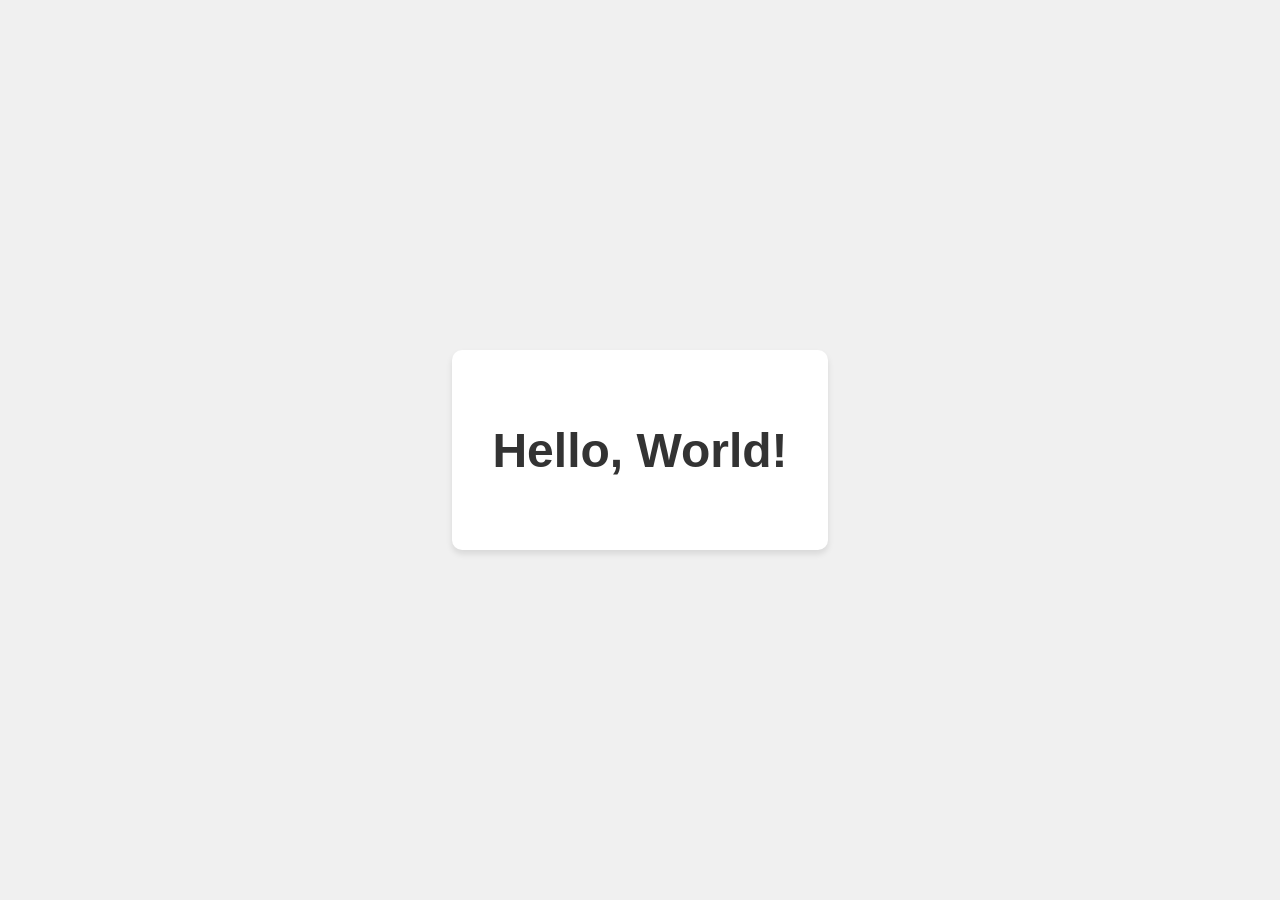
==== index.html @ 19935b65 "Создать сайт Hello World" ====
<!DOCTYPE html>
<html lang="ru">
<head>
    <meta charset="UTF-8">
    <meta name="viewport" content="width=device-width, initial-scale=1.0">
    <title>Hello World</title>
    <style>
        body {
            font-family: Arial, sans-serif;
            display: flex;
            justify-content: center;
            align-items: center;
            height: 100vh;
            margin: 0;
            background-color: #f0f0f0;
        }
        .container {
            text-align: center;
            padding: 40px;
            background-color: white;
            border-radius: 10px;
            box-shadow: 0 4px 6px rgba(0, 0, 0, 0.1);
        }
        h1 {
            color: #333;
            font-size: 3em;
        }
    </style>
</head>
<body>
    <div class="container">
        <h1>Hello, World!</h1>
    </div>
</body>
</html>
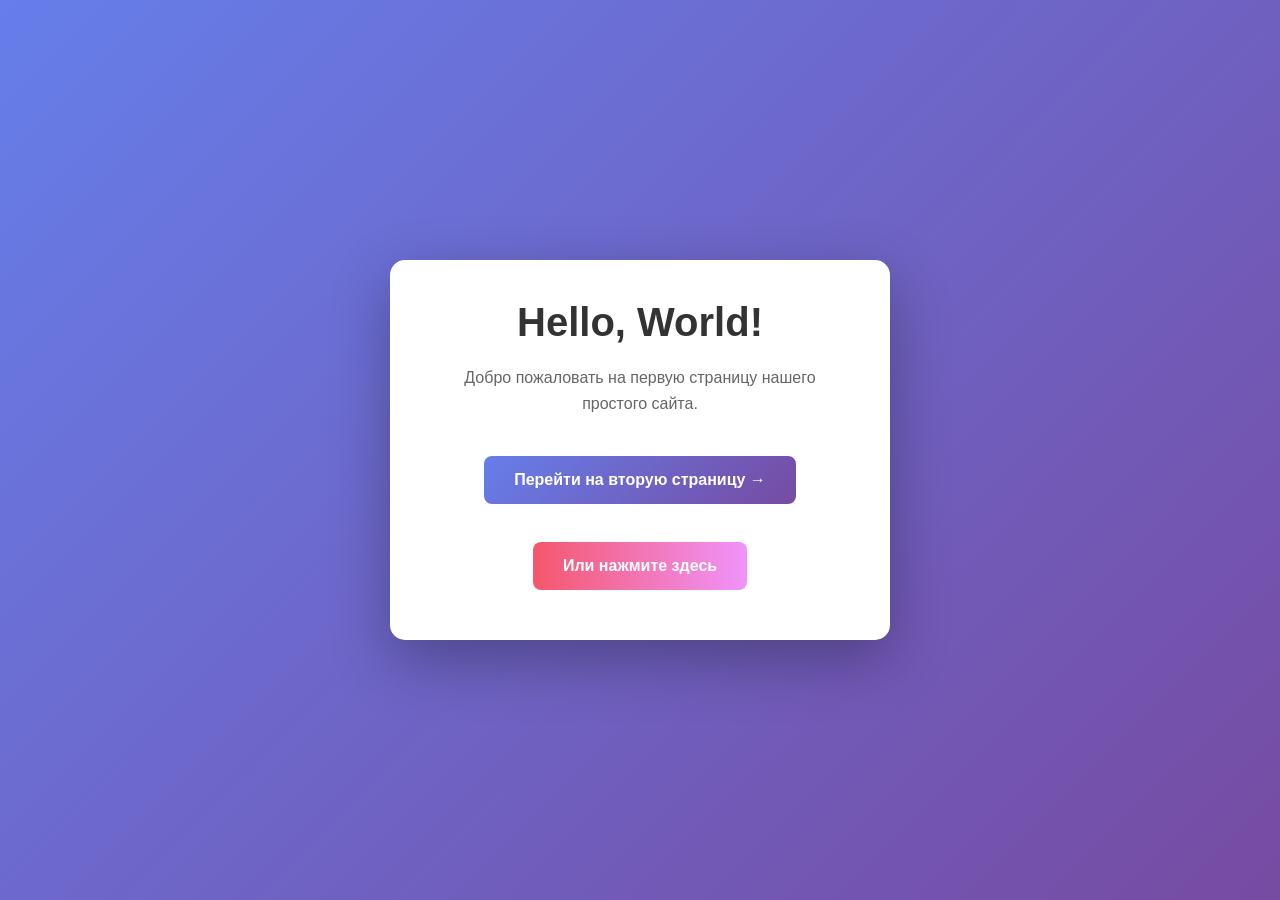
==== commit ec11b0f5: "Добавить главную страницу Hello World с кнопкой перехода" ====
--- a/index.html
+++ b/index.html
@@ -3,33 +3,78 @@
 <head>
     <meta charset="UTF-8">
     <meta name="viewport" content="width=device-width, initial-scale=1.0">
-    <title>Hello World</title>
+    <title>Главная страница</title>
     <style>
+        * {
+            margin: 0;
+            padding: 0;
+            box-sizing: border-box;
+        }
+        
         body {
-            font-family: Arial, sans-serif;
+            font-family: 'Segoe UI', Tahoma, Geneva, Verdana, sans-serif;
+            background: linear-gradient(135deg, #667eea 0%, #764ba2 100%);
+            min-height: 100vh;
             display: flex;
             justify-content: center;
             align-items: center;
-            height: 100vh;
-            margin: 0;
-            background-color: #f0f0f0;
+            padding: 20px;
         }
+        
         .container {
+            background: white;
+            padding: 40px 60px;
+            border-radius: 15px;
+            box-shadow: 0 20px 60px rgba(0,0,0,0.3);
             text-align: center;
-            padding: 40px;
-            background-color: white;
-            border-radius: 10px;
-            box-shadow: 0 4px 6px rgba(0, 0, 0, 0.1);
+            max-width: 500px;
         }
+        
         h1 {
             color: #333;
-            font-size: 3em;
+            margin-bottom: 20px;
+            font-size: 2.5em;
+        }
+        
+        p {
+            color: #666;
+            margin-bottom: 30px;
+            line-height: 1.6;
+        }
+        
+        .btn {
+            display: inline-block;
+            padding: 15px 30px;
+            margin: 10px;
+            background: linear-gradient(135deg, #667eea 0%, #764ba2 100%);
+            color: white;
+            text-decoration: none;
+            border-radius: 8px;
+            font-size: 16px;
+            font-weight: 600;
+            transition: transform 0.3s, box-shadow 0.3s;
+            border: none;
+            cursor: pointer;
+        }
+        
+        .btn:hover {
+            transform: translateY(-3px);
+            box-shadow: 0 10px 30px rgba(102, 126, 234, 0.4);
+        }
+        
+        .btn-secondary {
+            background: #f093fb;
+            background: linear-gradient(to right, #f5576c, #f093fb);
         }
     </style>
 </head>
 <body>
     <div class="container">
         <h1>Hello, World!</h1>
+        <p>Добро пожаловать на первую страницу нашего простого сайта.</p>
+        <a href="second.html" class="btn">Перейти на вторую страницу →</a>
+        <br><br>
+        <a href="second.html" class="btn btn-secondary">Или нажмите здесь</a>
     </div>
 </body>
 </html>
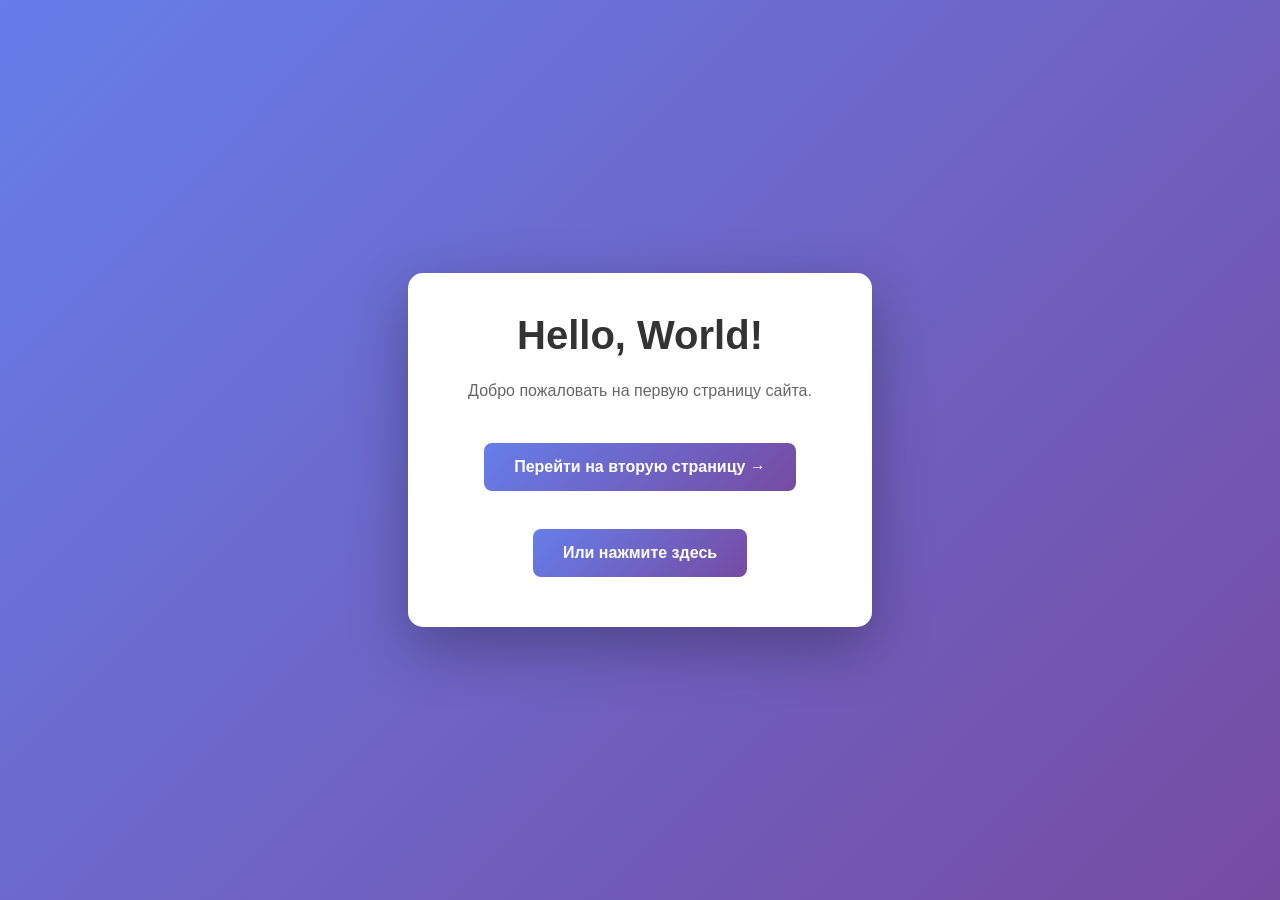
==== commit bc22c915: "Создать главную страницу сайта Hello World" ====
--- a/index.html
+++ b/index.html
@@ -5,12 +5,7 @@
     <meta name="viewport" content="width=device-width, initial-scale=1.0">
     <title>Главная страница</title>
     <style>
-        * {
-            margin: 0;
-            padding: 0;
-            box-sizing: border-box;
-        }
-        
+        * { margin: 0; padding: 0; box-sizing: border-box; }
         body {
             font-family: 'Segoe UI', Tahoma, Geneva, Verdana, sans-serif;
             background: linear-gradient(135deg, #667eea 0%, #764ba2 100%);
@@ -20,7 +15,6 @@
             align-items: center;
             padding: 20px;
         }
-        
         .container {
             background: white;
             padding: 40px 60px;
@@ -29,19 +23,8 @@
             text-align: center;
             max-width: 500px;
         }
-        
-        h1 {
-            color: #333;
-            margin-bottom: 20px;
-            font-size: 2.5em;
-        }
-        
-        p {
-            color: #666;
-            margin-bottom: 30px;
-            line-height: 1.6;
-        }
-        
+        h1 { color: #333; margin-bottom: 20px; font-size: 2.5em; }
+        p { color: #666; margin-bottom: 30px; line-height: 1.6; }
         .btn {
             display: inline-block;
             padding: 15px 30px;
@@ -56,25 +39,16 @@
             border: none;
             cursor: pointer;
         }
-        
-        .btn:hover {
-            transform: translateY(-3px);
-            box-shadow: 0 10px 30px rgba(102, 126, 234, 0.4);
-        }
-        
-        .btn-secondary {
-            background: #f093fb;
-            background: linear-gradient(to right, #f5576c, #f093fb);
-        }
+        .btn:hover { transform: translateY(-3px); box-shadow: 0 10px 30px rgba(102, 126, 234, 0.4); }
     </style>
 </head>
 <body>
     <div class="container">
         <h1>Hello, World!</h1>
-        <p>Добро пожаловать на первую страницу нашего простого сайта.</p>
+        <p>Добро пожаловать на первую страницу сайта.</p>
         <a href="second.html" class="btn">Перейти на вторую страницу →</a>
         <br><br>
-        <a href="second.html" class="btn btn-secondary">Или нажмите здесь</a>
+        <a href="second.html" class="btn">Или нажмите здесь</a>
     </div>
 </body>
 </html>
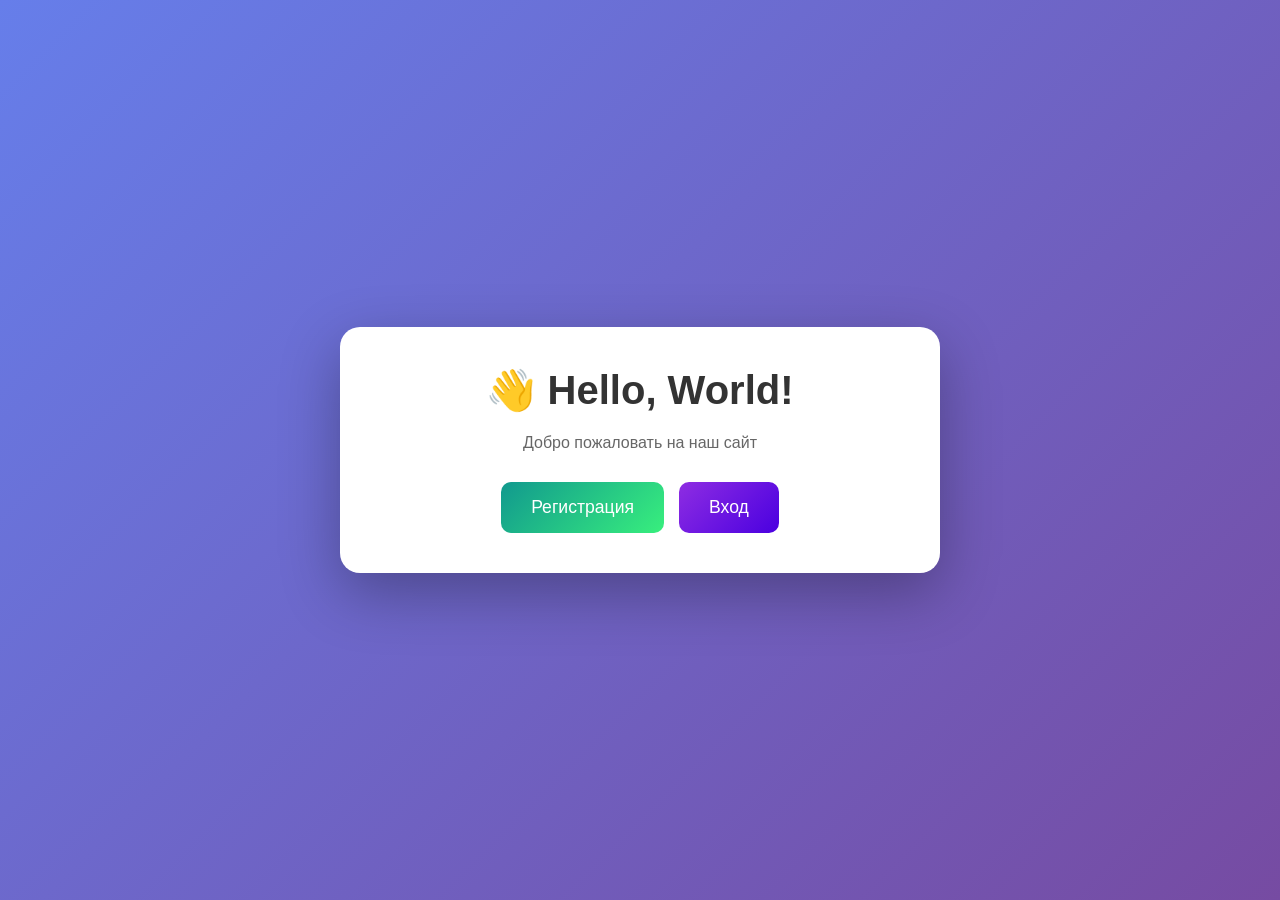
==== commit 53359c4f: "AI: update 6 files" ====
--- a/index.html
+++ b/index.html
@@ -2,53 +2,67 @@
 <html lang="ru">
 <head>
     <meta charset="UTF-8">
-    <meta name="viewport" content="width=device-width, initial-scale=1.0">
-    <title>Главная страница</title>
+    <title>Hello World</title>
     <style>
-        * { margin: 0; padding: 0; box-sizing: border-box; }
-        body {
-            font-family: 'Segoe UI', Tahoma, Geneva, Verdana, sans-serif;
-            background: linear-gradient(135deg, #667eea 0%, #764ba2 100%);
-            min-height: 100vh;
-            display: flex;
-            justify-content: center;
-            align-items: center;
-            padding: 20px;
-        }
-        .container {
-            background: white;
-            padding: 40px 60px;
-            border-radius: 15px;
-            box-shadow: 0 20px 60px rgba(0,0,0,0.3);
-            text-align: center;
-            max-width: 500px;
-        }
-        h1 { color: #333; margin-bottom: 20px; font-size: 2.5em; }
-        p { color: #666; margin-bottom: 30px; line-height: 1.6; }
-        .btn {
-            display: inline-block;
-            padding: 15px 30px;
-            margin: 10px;
-            background: linear-gradient(135deg, #667eea 0%, #764ba2 100%);
-            color: white;
-            text-decoration: none;
-            border-radius: 8px;
-            font-size: 16px;
-            font-weight: 600;
-            transition: transform 0.3s, box-shadow 0.3s;
-            border: none;
-            cursor: pointer;
-        }
-        .btn:hover { transform: translateY(-3px); box-shadow: 0 10px 30px rgba(102, 126, 234, 0.4); }
+        * { margin: 0; padding: 0; box-sizing: border-box; font-family: 'Segoe UI', sans-serif; }
+        body { min-height: 100vh; display: flex; justify-content: center; align-items: center; background: linear-gradient(135deg, #667eea, #764ba2); padding: 20px; }
+        .container { background: white; border-radius: 20px; padding: 40px; max-width: 600px; width: 100%; box-shadow: 0 20px 60px rgba(0,0,0,0.3); text-align: center; }
+        h1 { color: #333; font-size: 2.5em; margin-bottom: 20px; }
+        p { color: #666; margin-bottom: 30px; }
+        .btn-group { display: flex; gap: 15px; justify-content: center; flex-wrap: wrap; }
+        .btn { padding: 15px 30px; border: none; border-radius: 10px; cursor: pointer; transition: all 0.3s; text-decoration: none; font-size: 1.1em; }
+        .btn-green { background: linear-gradient(135deg, #11998e, #38ef7d); color: white; }
+        .btn-purple { background: linear-gradient(135deg, #8E2DE2, #4A00E0); color: white; }
+        .btn:hover { transform: translateY(-3px); box-shadow: 0 10px 20px rgba(0,0,0,0.2); }
+        .form-box { max-width: 400px; }
+        .input-group { margin-bottom: 20px; text-align: left; }
+        label { display: block; margin-bottom: 8px; font-weight: 500; }
+        input { width: 100%; padding: 12px; border: 2px solid #ddd; border-radius: 10px; font-size: 1em; }
+        input:focus { outline: none; border-color: #667eea; }
+        .submit-btn { width: 100%; padding: 15px; border: none; border-radius: 10px; font-size: 1.1em; cursor: pointer; margin-top: 10px; }
+        .back-link { margin-top: 20px; display: inline-block; }
+        .back-link a { color: #667eea; text-decoration: none; }
     </style>
 </head>
 <body>
-    <div class="container">
-        <h1>Hello, World!</h1>
-        <p>Добро пожаловать на первую страницу сайта.</p>
-        <a href="second.html" class="btn">Перейти на вторую страницу →</a>
-        <br><br>
-        <a href="second.html" class="btn">Или нажмите здесь</a>
+    <!-- Главная -->
+    <div id="main" class="container">
+        <h1>👋 Hello, World!</h1>
+        <p>Добро пожаловать на наш сайт</p>
+        <div class="btn-group">
+            <a onclick="showForm('register')" class="btn btn-green">Регистрация</a>
+            <a onclick="showForm('login')" class="btn btn-purple">Вход</a>
+        </div>
     </div>
+    
+    <!-- Регистрация -->
+    <div id="register" style="display:none" class="container form-box">
+        <h1>📝 Регистрация</h1>
+        <form onsubmit="regSubmit(event)">
+            <div class="input-group"><label for="regName">Имя *</label><input type="text" id="regName" required></div>
+            <div class="input-group"><label for="regEmail">Email *</label><input type="email" id="regEmail" required></div>
+            <div class="input-group"><label for="regPass">Пароль *</label><input type="password" id="regPass" required></div>
+            <button class="submit-btn btn-green">Зарегистрироваться</button>
+        </form>
+        <div class="back-link"><a href="#" onclick="hideAll()">← Назад</a></div>
+    </div>
+    
+    <!-- Вход -->
+    <div id="login" style="display:none" class="container form-box">
+        <h1>🔐 Вход</h1>
+        <form onsubmit="loginSubmit(event)">
+            <div class="input-group"><label for="logEmail">Email *</label><input type="email" id="logEmail" required></div>
+            <div class="input-group"><label for="logPass">Пароль *</label><input type="password" id="logPass" required></div>
+            <button class="submit-btn btn-purple">Войти</button>
+        </form>
+        <div class="back-link"><a href="#" onclick="hideAll()">← Назад</a></div>
+    </div>
+    
+    <script>
+        function showForm(f) { hideAll(); document.getElementById(f).style.display='block'; }
+        function hideAll() { ['main','register','login'].forEach(i=>document.getElementById(i).style.display='none'); document.getElementById('main').style.display='block'; }
+        function regSubmit(e) { e.preventDefault(); alert('✅ Регистрация!\nИмя: '+document.getElementById('regName').value+'\nEmail: '+document.getElementById('regEmail').value); hideAll(); e.target.reset(); }
+        function loginSubmit(e) { e.preventDefault(); alert('✅ Вход выполнен!\n' + document.getElementById('logEmail').value); hideAll(); e.target.reset(); }
+    </script>
 </body>
 </html>
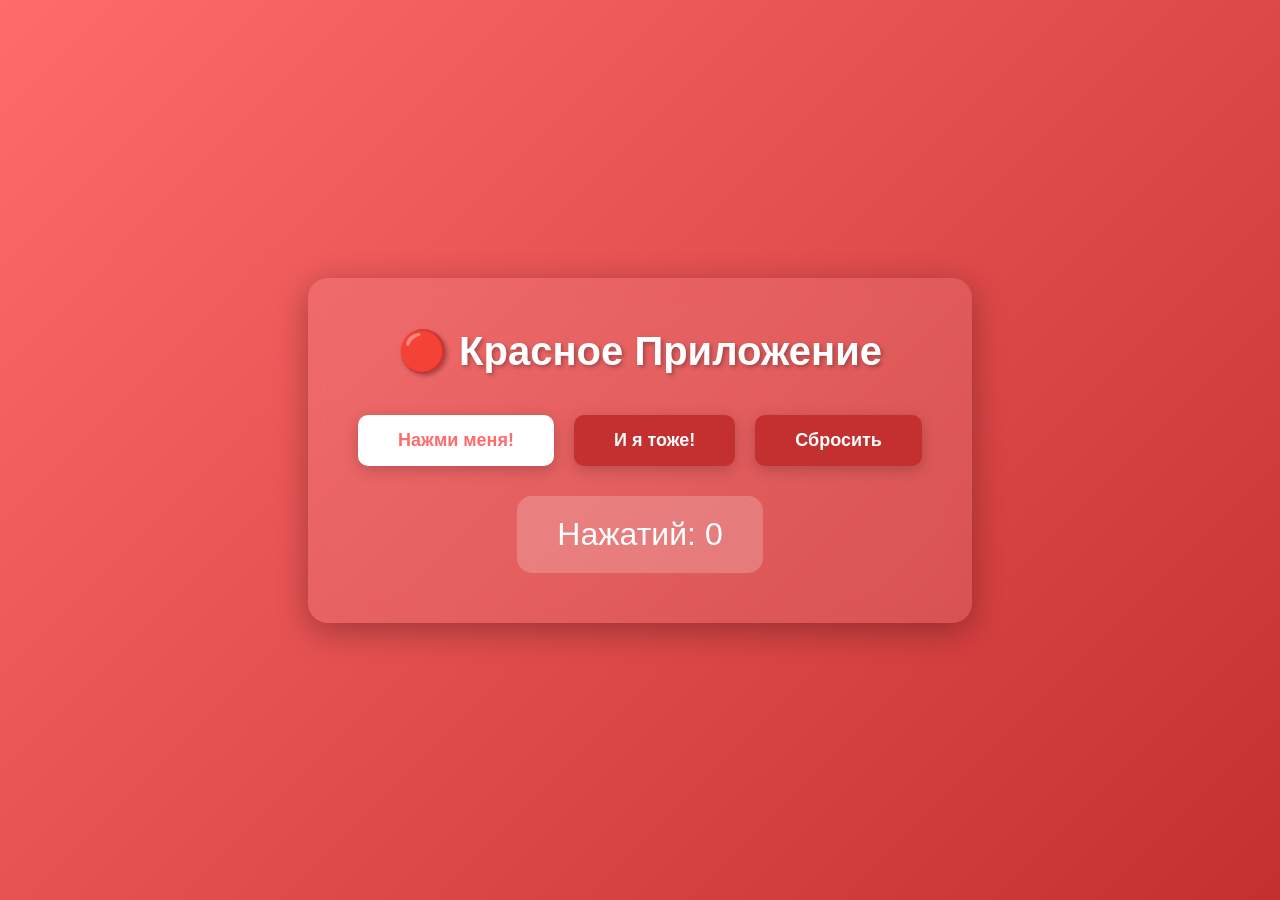
==== commit 74036989: "AI: Готово! 🎨 Я создал простое веб-приложение с красным интерфей" ====
--- a/index.html
+++ b/index.html
@@ -2,67 +2,103 @@
 <html lang="ru">
 <head>
     <meta charset="UTF-8">
-    <title>Hello World</title>
+    <title>Красное Приложение</title>
     <style>
-        * { margin: 0; padding: 0; box-sizing: border-box; font-family: 'Segoe UI', sans-serif; }
-        body { min-height: 100vh; display: flex; justify-content: center; align-items: center; background: linear-gradient(135deg, #667eea, #764ba2); padding: 20px; }
-        .container { background: white; border-radius: 20px; padding: 40px; max-width: 600px; width: 100%; box-shadow: 0 20px 60px rgba(0,0,0,0.3); text-align: center; }
-        h1 { color: #333; font-size: 2.5em; margin-bottom: 20px; }
-        p { color: #666; margin-bottom: 30px; }
-        .btn-group { display: flex; gap: 15px; justify-content: center; flex-wrap: wrap; }
-        .btn { padding: 15px 30px; border: none; border-radius: 10px; cursor: pointer; transition: all 0.3s; text-decoration: none; font-size: 1.1em; }
-        .btn-green { background: linear-gradient(135deg, #11998e, #38ef7d); color: white; }
-        .btn-purple { background: linear-gradient(135deg, #8E2DE2, #4A00E0); color: white; }
-        .btn:hover { transform: translateY(-3px); box-shadow: 0 10px 20px rgba(0,0,0,0.2); }
-        .form-box { max-width: 400px; }
-        .input-group { margin-bottom: 20px; text-align: left; }
-        label { display: block; margin-bottom: 8px; font-weight: 500; }
-        input { width: 100%; padding: 12px; border: 2px solid #ddd; border-radius: 10px; font-size: 1em; }
-        input:focus { outline: none; border-color: #667eea; }
-        .submit-btn { width: 100%; padding: 15px; border: none; border-radius: 10px; font-size: 1.1em; cursor: pointer; margin-top: 10px; }
-        .back-link { margin-top: 20px; display: inline-block; }
-        .back-link a { color: #667eea; text-decoration: none; }
+        * { margin: 0; padding: 0; box-sizing: border-box; }
+        
+        body {
+            font-family: Arial, sans-serif;
+            background: linear-gradient(135deg, #ff6b6b, #c42f2f);
+            min-height: 100vh;
+            display: flex;
+            justify-content: center;
+            align-items: center;
+            color: white;
+        }
+        
+        .card {
+            background: rgba(255,255,255,0.1);
+            backdrop-filter: blur(10px);
+            padding: 50px;
+            border-radius: 20px;
+            text-align: center;
+            box-shadow: 0 8px 32px rgba(0,0,0,0.3);
+        }
+        
+        h1 { 
+            margin-bottom: 40px; 
+            font-size: 2.5em;
+            text-shadow: 2px 2px 4px rgba(0,0,0,0.3);
+        }
+        
+        .buttons {
+            display: flex;
+            gap: 20px;
+            justify-content: center;
+            flex-wrap: wrap;
+            margin-bottom: 30px;
+        }
+        
+        button {
+            padding: 15px 40px;
+            font-size: 18px;
+            font-weight: bold;
+            border: none;
+            border-radius: 10px;
+            cursor: pointer;
+            transition: all 0.3s ease;
+        }
+        
+        button:hover { transform: scale(1.1); }
+        
+        .btn-white {
+            background: white;
+            color: #ff6b6b;
+            box-shadow: 0 4px 15px rgba(0,0,0,0.2);
+        }
+        
+        .btn-red {
+            background: #c42f2f;
+            color: white;
+            box-shadow: 0 4px 15px rgba(0,0,0,0.2);
+        }
+        
+        .counter {
+            font-size: 2em;
+            background: rgba(255,255,255,0.2);
+            padding: 20px 40px;
+            border-radius: 15px;
+            display: inline-block;
+        }
     </style>
 </head>
 <body>
-    <!-- Главная -->
-    <div id="main" class="container">
-        <h1>👋 Hello, World!</h1>
-        <p>Добро пожаловать на наш сайт</p>
-        <div class="btn-group">
-            <a onclick="showForm('register')" class="btn btn-green">Регистрация</a>
-            <a onclick="showForm('login')" class="btn btn-purple">Вход</a>
+    <div class="card">
+        <h1>🔴 Красное Приложение</h1>
+        
+        <div class="buttons">
+            <button class="btn-white" onclick="addCount()">Нажми меня!</button>
+            <button class="btn-red" onclick="addCount()">И я тоже!</button>
+            <button class="btn-red" onclick="resetCount()">Сбросить</button>
+        </div>
+        
+        <div class="counter">
+            Нажатий: <span id="count">0</span>
         </div>
     </div>
     
-    <!-- Регистрация -->
-    <div id="register" style="display:none" class="container form-box">
-        <h1>📝 Регистрация</h1>
-        <form onsubmit="regSubmit(event)">
-            <div class="input-group"><label for="regName">Имя *</label><input type="text" id="regName" required></div>
-            <div class="input-group"><label for="regEmail">Email *</label><input type="email" id="regEmail" required></div>
-            <div class="input-group"><label for="regPass">Пароль *</label><input type="password" id="regPass" required></div>
-            <button class="submit-btn btn-green">Зарегистрироваться</button>
-        </form>
-        <div class="back-link"><a href="#" onclick="hideAll()">← Назад</a></div>
-    </div>
-    
-    <!-- Вход -->
-    <div id="login" style="display:none" class="container form-box">
-        <h1>🔐 Вход</h1>
-        <form onsubmit="loginSubmit(event)">
-            <div class="input-group"><label for="logEmail">Email *</label><input type="email" id="logEmail" required></div>
-            <div class="input-group"><label for="logPass">Пароль *</label><input type="password" id="logPass" required></div>
-            <button class="submit-btn btn-purple">Войти</button>
-        </form>
-        <div class="back-link"><a href="#" onclick="hideAll()">← Назад</a></div>
-    </div>
-    
     <script>
-        function showForm(f) { hideAll(); document.getElementById(f).style.display='block'; }
-        function hideAll() { ['main','register','login'].forEach(i=>document.getElementById(i).style.display='none'); document.getElementById('main').style.display='block'; }
-        function regSubmit(e) { e.preventDefault(); alert('✅ Регистрация!\nИмя: '+document.getElementById('regName').value+'\nEmail: '+document.getElementById('regEmail').value); hideAll(); e.target.reset(); }
-        function loginSubmit(e) { e.preventDefault(); alert('✅ Вход выполнен!\n' + document.getElementById('logEmail').value); hideAll(); e.target.reset(); }
+        let count = 0;
+        
+        function addCount() {
+            count++;
+            document.getElementById('count').textContent = count;
+        }
+        
+        function resetCount() {
+            count = 0;
+            document.getElementById('count').textContent = 0;
+        }
     </script>
 </body>
 </html>
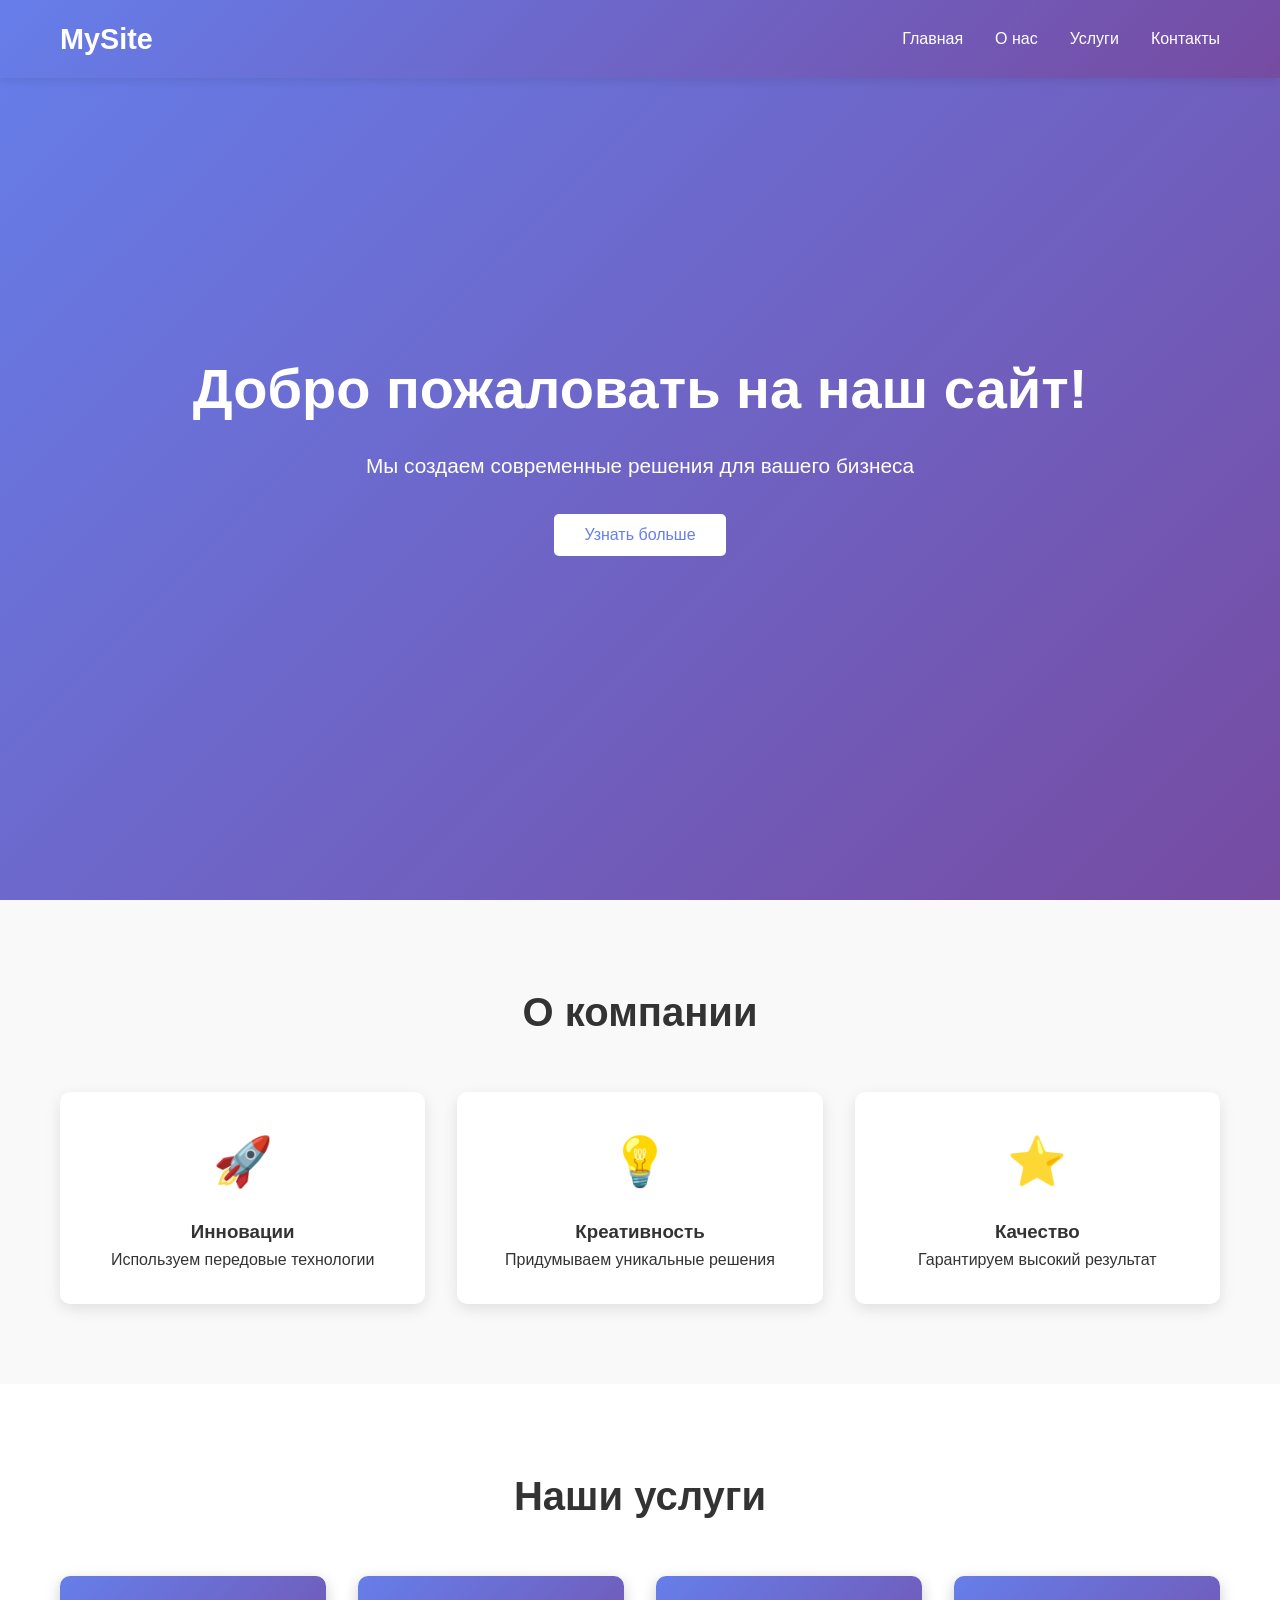
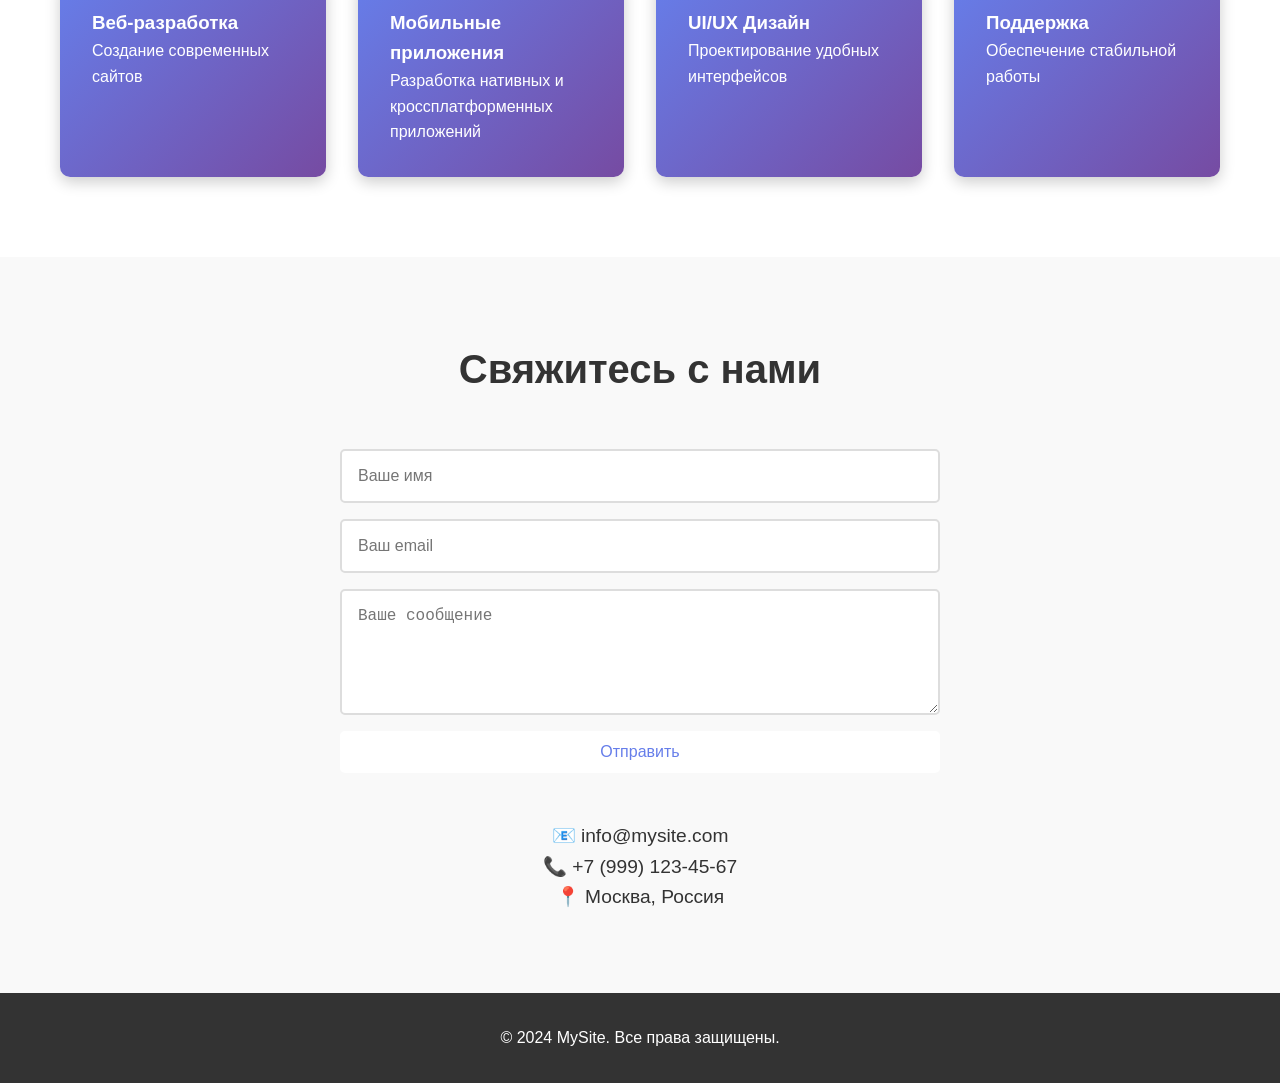
==== commit 6bdb2de8: "AI: update 3 files" ====
--- a/index.html
+++ b/index.html
@@ -2,103 +2,183 @@
 <html lang="ru">
 <head>
     <meta charset="UTF-8">
-    <title>Красное Приложение</title>
+    <meta name="viewport" content="width=device-width, initial-scale=1.0">
+    <title>Мой Современный Сайт</title>
     <style>
         * { margin: 0; padding: 0; box-sizing: border-box; }
+        body { font-family: 'Segoe UI', Tahoma, Geneva, Verdana, sans-serif; line-height: 1.6; color: #333; }
+        .container { max-width: 1200px; margin: 0 auto; padding: 0 20px; }
         
-        body {
-            font-family: Arial, sans-serif;
-            background: linear-gradient(135deg, #ff6b6b, #c42f2f);
-            min-height: 100vh;
-            display: flex;
-            justify-content: center;
-            align-items: center;
-            color: white;
-        }
+        /* Навигация */
+        .navbar { background: linear-gradient(135deg, #667eea 0%, #764ba2 100%); padding: 1rem 0; position: fixed; width: 100%; top: 0; z-index: 1000; box-shadow: 0 2px 10px rgba(0,0,0,0.1); }
+        .navbar .container { display: flex; justify-content: space-between; align-items: center; }
+        .logo { font-size: 1.8rem; font-weight: bold; color: white; }
+        .nav-menu { display: flex; list-style: none; gap: 2rem; }
+        .nav-menu a { color: white; text-decoration: none; transition: opacity 0.3s; }
+        .nav-menu a:hover { opacity: 0.8; }
+        .hamburger { display: none; flex-direction: column; cursor: pointer; }
+        .hamburger span { width: 25px; height: 3px; background: white; margin: 3px 0; }
         
-        .card {
-            background: rgba(255,255,255,0.1);
-            backdrop-filter: blur(10px);
-            padding: 50px;
-            border-radius: 20px;
-            text-align: center;
-            box-shadow: 0 8px 32px rgba(0,0,0,0.3);
-        }
+        /* Главный экран */
+        .hero { background: linear-gradient(135deg, #667eea 0%, #764ba2 100%); min-height: 100vh; display: flex; align-items: center; text-align: center; color: white; padding-top: 80px; }
+        .hero-content h1 { font-size: 3.5rem; margin-bottom: 1rem; animation: fadeInUp 1s ease-out; }
+        .hero-content p { font-size: 1.3rem; margin-bottom: 2rem; animation: fadeInUp 1s ease-out 0.3s both; }
+        @keyframes fadeInUp { from { opacity: 0; transform: translateY(30px); } to { opacity: 1; transform: translateY(0); } }
         
-        h1 { 
-            margin-bottom: 40px; 
-            font-size: 2.5em;
-            text-shadow: 2px 2px 4px rgba(0,0,0,0.3);
-        }
+        /* Кнопки */
+        .btn { padding: 12px 30px; border: none; border-radius: 5px; cursor: pointer; font-size: 1rem; transition: transform 0.3s, box-shadow 0.3s; }
+        .btn:hover { transform: translateY(-3px); box-shadow: 0 5px 20px rgba(0,0,0,0.2); }
+        .btn-primary { background: white; color: #667eea; }
         
-        .buttons {
-            display: flex;
-            gap: 20px;
-            justify-content: center;
-            flex-wrap: wrap;
-            margin-bottom: 30px;
-        }
+        /* Секции */
+        section { padding: 80px 0; }
+        h2 { font-size: 2.5rem; text-align: center; margin-bottom: 3rem; color: #333; }
         
-        button {
-            padding: 15px 40px;
-            font-size: 18px;
-            font-weight: bold;
-            border: none;
-            border-radius: 10px;
-            cursor: pointer;
-            transition: all 0.3s ease;
-        }
+        /* О нас */
+        .about { background: #f9f9f9; }
+        .about-grid { display: grid; grid-template-columns: repeat(auto-fit, minmax(250px, 1fr)); gap: 2rem; }
+        .about-card { background: white; padding: 2rem; border-radius: 10px; text-align: center; box-shadow: 0 5px 15px rgba(0,0,0,0.1); transition: transform 0.3s; }
+        .about-card:hover { transform: translateY(-10px); }
+        .about-card .icon { font-size: 3rem; margin-bottom: 1rem; }
         
-        button:hover { transform: scale(1.1); }
+        /* Услуги */
+        .services-list { display: grid; grid-template-columns: repeat(auto-fit, minmax(250px, 1fr)); gap: 2rem; }
+        .service-item { background: linear-gradient(135deg, #667eea 0%, #764ba2 100%); color: white; padding: 2rem; border-radius: 10px; box-shadow: 0 5px 15px rgba(0,0,0,0.2); transition: transform 0.3s; }
+        .service-item:hover { transform: scale(1.05); }
         
-        .btn-white {
-            background: white;
-            color: #ff6b6b;
-            box-shadow: 0 4px 15px rgba(0,0,0,0.2);
-        }
+        /* Контакты */
+        .contact { background: #f9f9f9; }
+        .contact-form { max-width: 600px; margin: 0 auto 3rem; display: flex; flex-direction: column; gap: 1rem; }
+        .contact-form input, .contact-form textarea { padding: 1rem; border: 2px solid #ddd; border-radius: 5px; font-size: 1rem; }
+        .contact-form input:focus, .contact-form textarea:focus { outline: none; border-color: #667eea; }
+        .contact-info { text-align: center; font-size: 1.2rem; }
         
-        .btn-red {
-            background: #c42f2f;
-            color: white;
-            box-shadow: 0 4px 15px rgba(0,0,0,0.2);
-        }
+        /* Футер */
+        .footer { background: #333; color: white; text-align: center; padding: 2rem 0; }
         
-        .counter {
-            font-size: 2em;
-            background: rgba(255,255,255,0.2);
-            padding: 20px 40px;
-            border-radius: 15px;
-            display: inline-block;
+        /* Адаптивность */
+        @media (max-width: 768px) {
+            .nav-menu { display: none; position: absolute; top: 100%; left: 0; right: 0; background: linear-gradient(135deg, #667eea 0%, #764ba2 100%); flex-direction: column; padding: 1rem; gap: 1rem; }
+            .nav-menu.active { display: flex; }
+            .hamburger { display: flex; }
+            .hero-content h1 { font-size: 2.5rem; }
         }
     </style>
 </head>
 <body>
-    <div class="card">
-        <h1>🔴 Красное Приложение</h1>
-        
-        <div class="buttons">
-            <button class="btn-white" onclick="addCount()">Нажми меня!</button>
-            <button class="btn-red" onclick="addCount()">И я тоже!</button>
-            <button class="btn-red" onclick="resetCount()">Сбросить</button>
+    <!-- Навигация -->
+    <nav class="navbar">
+        <div class="container">
+            <div class="logo">MySite</div>
+            <ul class="nav-menu">
+                <li><a href="#home">Главная</a></li>
+                <li><a href="#about">О нас</a></li>
+                <li><a href="#services">Услуги</a></li>
+                <li><a href="#contact">Контакты</a></li>
+            </ul>
+            <div class="hamburger">
+                <span></span>
+                <span></span>
+                <span></span>
+            </div>
         </div>
-        
-        <div class="counter">
-            Нажатий: <span id="count">0</span>
+    </nav>
+
+    <!-- Главный экран -->
+    <section id="home" class="hero">
+        <div class="container">
+            <div class="hero-content">
+                <h1>Добро пожаловать на наш сайт!</h1>
+                <p>Мы создаем современные решения для вашего бизнеса</p>
+                <button class="btn btn-primary">Узнать больше</button>
+            </div>
         </div>
-    </div>
-    
+    </section>
+
+    <!-- О нас -->
+    <section id="about" class="about">
+        <div class="container">
+            <h2>О компании</h2>
+            <div class="about-grid">
+                <div class="about-card">
+                    <div class="icon">🚀</div>
+                    <h3>Инновации</h3>
+                    <p>Используем передовые технологии</p>
+                </div>
+                <div class="about-card">
+                    <div class="icon">💡</div>
+                    <h3>Креативность</h3>
+                    <p>Придумываем уникальные решения</p>
+                </div>
+                <div class="about-card">
+                    <div class="icon">⭐</div>
+                    <h3>Качество</h3>
+                    <p>Гарантируем высокий результат</p>
+                </div>
+            </div>
+        </div>
+    </section>
+
+    <!-- Услуги -->
+    <section id="services" class="services">
+        <div class="container">
+            <h2>Наши услуги</h2>
+            <div class="services-list">
+                <div class="service-item"><h3>Веб-разработка</h3><p>Создание современных сайтов</p></div>
+                <div class="service-item"><h3>Мобильные приложения</h3><p>Разработка нативных и кроссплатформенных приложений</p></div>
+                <div class="service-item"><h3>UI/UX Дизайн</h3><p>Проектирование удобных интерфейсов</p></div>
+                <div class="service-item"><h3>Поддержка</h3><p>Обеспечение стабильной работы</p></div>
+            </div>
+        </div>
+    </section>
+
+    <!-- Контакты -->
+    <section id="contact" class="contact">
+        <div class="container">
+            <h2>Свяжитесь с нами</h2>
+            <form class="contact-form" id="contactForm">
+                <input type="text" placeholder="Ваше имя" required>
+                <input type="email" placeholder="Ваш email" required>
+                <textarea placeholder="Ваше сообщение" rows="5" required></textarea>
+                <button type="submit" class="btn btn-primary">Отправить</button>
+            </form>
+            <div class="contact-info">
+                <p>📧 info@mysite.com</p>
+                <p>📞 +7 (999) 123-45-67</p>
+                <p>📍 Москва, Россия</p>
+            </div>
+        </div>
+    </section>
+
+    <footer class="footer">
+        <div class="container">
+            <p>&copy; 2024 MySite. Все права защищены.</p>
+        </div>
+    </footer>
+
     <script>
-        let count = 0;
-        
-        function addCount() {
-            count++;
-            document.getElementById('count').textContent = count;
-        }
-        
-        function resetCount() {
-            count = 0;
-            document.getElementById('count').textContent = 0;
-        }
+        // Плавная прокрутка
+        document.querySelectorAll('a[href^="#"]').forEach(anchor => {
+            anchor.addEventListener('click', function(e) {
+                e.preventDefault();
+                const target = document.querySelector(this.getAttribute('href'));
+                if(target) target.scrollIntoView({ behavior: 'smooth' });
+            });
+        });
+
+        // Мобильное меню
+        const hamburger = document.querySelector('.hamburger');
+        const navMenu = document.querySelector('.nav-menu');
+        hamburger.addEventListener('click', () => navMenu.classList.toggle('active'));
+
+        // Форма контактов
+        document.getElementById('contactForm').addEventListener('submit', function(e) {
+            e.preventDefault();
+            alert('Спасибо за ваше сообщение!');
+            this.reset();
+        });
+
+        console.log('MySite loaded successfully! 🚀');
     </script>
 </body>
 </html>
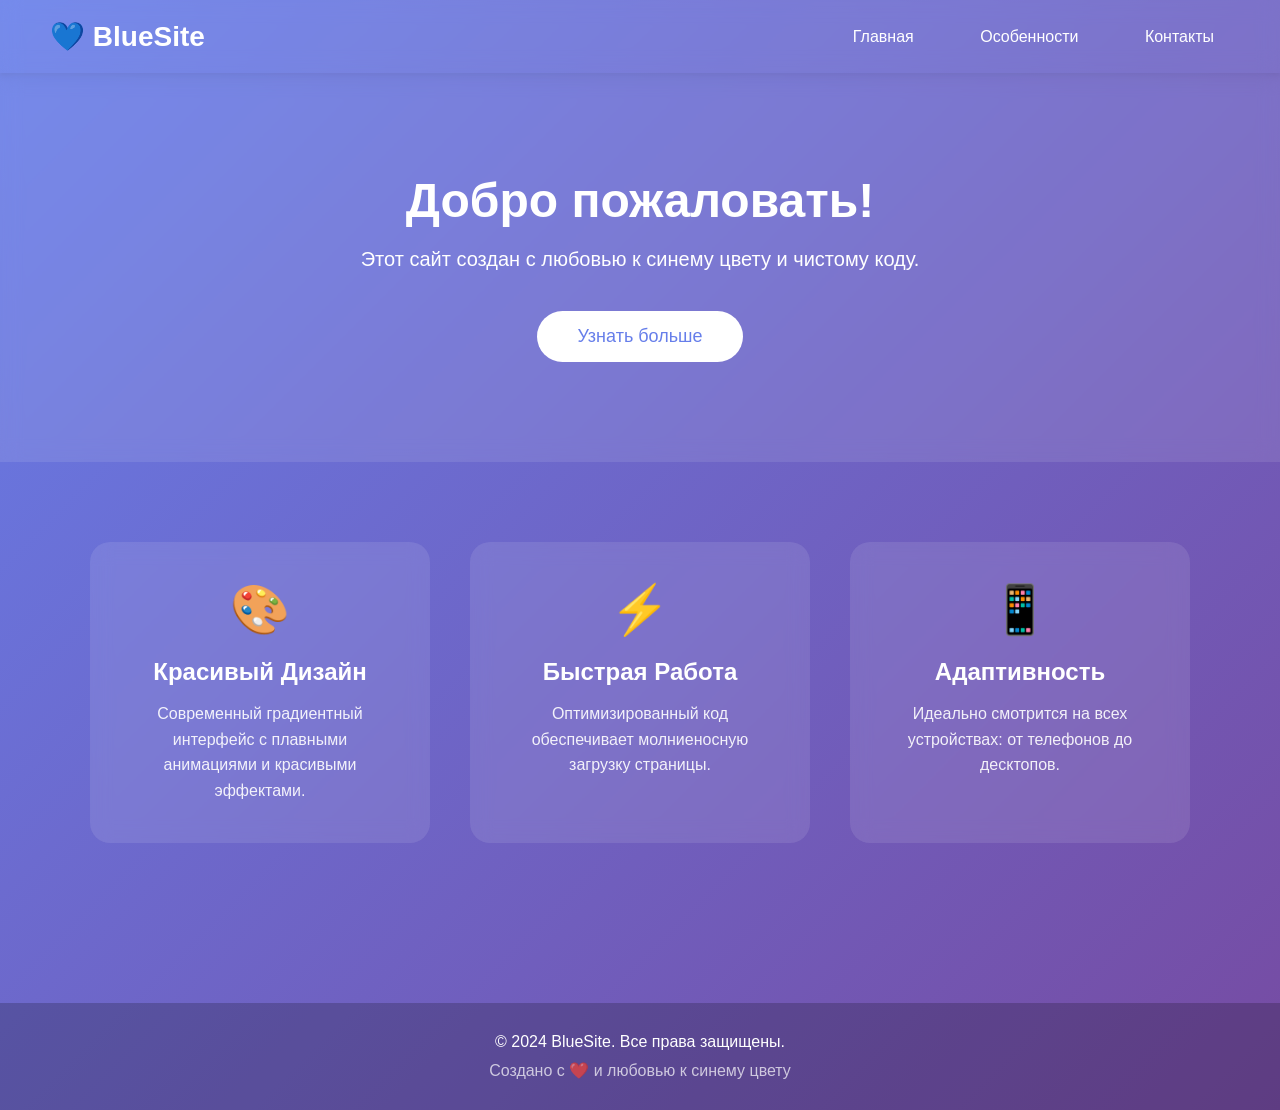
==== commit 5dec9b7f: "AI: Готово! 🎨 Я создал для вас современный сайт с красивым синим" ====
--- a/index.html
+++ b/index.html
@@ -3,182 +3,203 @@
 <head>
     <meta charset="UTF-8">
     <meta name="viewport" content="width=device-width, initial-scale=1.0">
-    <title>Мой Современный Сайт</title>
+    <title>Синий Сайт</title>
     <style>
-        * { margin: 0; padding: 0; box-sizing: border-box; }
-        body { font-family: 'Segoe UI', Tahoma, Geneva, Verdana, sans-serif; line-height: 1.6; color: #333; }
-        .container { max-width: 1200px; margin: 0 auto; padding: 0 20px; }
-        
-        /* Навигация */
-        .navbar { background: linear-gradient(135deg, #667eea 0%, #764ba2 100%); padding: 1rem 0; position: fixed; width: 100%; top: 0; z-index: 1000; box-shadow: 0 2px 10px rgba(0,0,0,0.1); }
-        .navbar .container { display: flex; justify-content: space-between; align-items: center; }
-        .logo { font-size: 1.8rem; font-weight: bold; color: white; }
-        .nav-menu { display: flex; list-style: none; gap: 2rem; }
-        .nav-menu a { color: white; text-decoration: none; transition: opacity 0.3s; }
-        .nav-menu a:hover { opacity: 0.8; }
-        .hamburger { display: none; flex-direction: column; cursor: pointer; }
-        .hamburger span { width: 25px; height: 3px; background: white; margin: 3px 0; }
-        
-        /* Главный экран */
-        .hero { background: linear-gradient(135deg, #667eea 0%, #764ba2 100%); min-height: 100vh; display: flex; align-items: center; text-align: center; color: white; padding-top: 80px; }
-        .hero-content h1 { font-size: 3.5rem; margin-bottom: 1rem; animation: fadeInUp 1s ease-out; }
-        .hero-content p { font-size: 1.3rem; margin-bottom: 2rem; animation: fadeInUp 1s ease-out 0.3s both; }
-        @keyframes fadeInUp { from { opacity: 0; transform: translateY(30px); } to { opacity: 1; transform: translateY(0); } }
-        
-        /* Кнопки */
-        .btn { padding: 12px 30px; border: none; border-radius: 5px; cursor: pointer; font-size: 1rem; transition: transform 0.3s, box-shadow 0.3s; }
-        .btn:hover { transform: translateY(-3px); box-shadow: 0 5px 20px rgba(0,0,0,0.2); }
-        .btn-primary { background: white; color: #667eea; }
-        
-        /* Секции */
-        section { padding: 80px 0; }
-        h2 { font-size: 2.5rem; text-align: center; margin-bottom: 3rem; color: #333; }
-        
-        /* О нас */
-        .about { background: #f9f9f9; }
-        .about-grid { display: grid; grid-template-columns: repeat(auto-fit, minmax(250px, 1fr)); gap: 2rem; }
-        .about-card { background: white; padding: 2rem; border-radius: 10px; text-align: center; box-shadow: 0 5px 15px rgba(0,0,0,0.1); transition: transform 0.3s; }
-        .about-card:hover { transform: translateY(-10px); }
-        .about-card .icon { font-size: 3rem; margin-bottom: 1rem; }
-        
-        /* Услуги */
-        .services-list { display: grid; grid-template-columns: repeat(auto-fit, minmax(250px, 1fr)); gap: 2rem; }
-        .service-item { background: linear-gradient(135deg, #667eea 0%, #764ba2 100%); color: white; padding: 2rem; border-radius: 10px; box-shadow: 0 5px 15px rgba(0,0,0,0.2); transition: transform 0.3s; }
-        .service-item:hover { transform: scale(1.05); }
-        
-        /* Контакты */
-        .contact { background: #f9f9f9; }
-        .contact-form { max-width: 600px; margin: 0 auto 3rem; display: flex; flex-direction: column; gap: 1rem; }
-        .contact-form input, .contact-form textarea { padding: 1rem; border: 2px solid #ddd; border-radius: 5px; font-size: 1rem; }
-        .contact-form input:focus, .contact-form textarea:focus { outline: none; border-color: #667eea; }
-        .contact-info { text-align: center; font-size: 1.2rem; }
-        
-        /* Футер */
-        .footer { background: #333; color: white; text-align: center; padding: 2rem 0; }
-        
-        /* Адаптивность */
+        * {
+            margin: 0;
+            padding: 0;
+            box-sizing: border-box;
+        }
+
+        body {
+            font-family: 'Segoe UI', Tahoma, Geneva, Verdana, sans-serif;
+            background: linear-gradient(135deg, #667eea 0%, #764ba2 100%);
+            min-height: 100vh;
+            color: #fff;
+        }
+
+        .header {
+            background: rgba(255, 255, 255, 0.1);
+            backdrop-filter: blur(10px);
+            padding: 20px 50px;
+            display: flex;
+            justify-content: space-between;
+            align-items: center;
+            box-shadow: 0 4px 6px rgba(0, 0, 0, 0.1);
+        }
+
+        .logo {
+            font-size: 28px;
+            font-weight: bold;
+            color: #fff;
+            text-decoration: none;
+        }
+
+        .nav a {
+            color: #fff;
+            text-decoration: none;
+            margin-left: 30px;
+            transition: opacity 0.3s;
+            padding: 8px 16px;
+            border-radius: 8px;
+        }
+
+        .nav a:hover {
+            background: rgba(255, 255, 255, 0.2);
+        }
+
+        .hero {
+            text-align: center;
+            padding: 100px 20px;
+            background: rgba(255, 255, 255, 0.1);
+            backdrop-filter: blur(10px);
+        }
+
+        .hero h1 {
+            font-size: 48px;
+            margin-bottom: 20px;
+            animation: fadeInUp 0.8s ease-out;
+        }
+
+        .hero p {
+            font-size: 20px;
+            margin-bottom: 40px;
+            opacity: 0.9;
+            animation: fadeInUp 0.8s ease-out 0.2s both;
+        }
+
+        .btn {
+            background: #fff;
+            color: #667eea;
+            padding: 15px 40px;
+            border: none;
+            border-radius: 50px;
+            font-size: 18px;
+            cursor: pointer;
+            transition: transform 0.3s, box-shadow 0.3s;
+            text-decoration: none;
+            display: inline-block;
+            animation: fadeInUp 0.8s ease-out 0.4s both;
+        }
+
+        .btn:hover {
+            transform: translateY(-3px);
+            box-shadow: 0 10px 20px rgba(0, 0, 0, 0.2);
+        }
+
+        .features {
+            padding: 80px 50px;
+            display: grid;
+            grid-template-columns: repeat(auto-fit, minmax(300px, 1fr));
+            gap: 40px;
+            max-width: 1200px;
+            margin: 0 auto;
+        }
+
+        .feature-card {
+            background: rgba(255, 255, 255, 0.1);
+            backdrop-filter: blur(10px);
+            padding: 40px;
+            border-radius: 20px;
+            text-align: center;
+            transition: transform 0.3s, box-shadow 0.3s;
+        }
+
+        .feature-card:hover {
+            transform: translateY(-10px);
+            box-shadow: 0 20px 40px rgba(0, 0, 0, 0.2);
+        }
+
+        .feature-icon {
+            font-size: 48px;
+            margin-bottom: 20px;
+        }
+
+        .feature-card h3 {
+            margin-bottom: 15px;
+            font-size: 24px;
+        }
+
+        .feature-card p {
+            opacity: 0.9;
+            line-height: 1.6;
+        }
+
+        .footer {
+            background: rgba(0, 0, 0, 0.2);
+            text-align: center;
+            padding: 30px;
+            margin-top: 80px;
+        }
+
+        @keyframes fadeInUp {
+            from {
+                opacity: 0;
+                transform: translateY(30px);
+            }
+            to {
+                opacity: 1;
+                transform: translateY(0);
+            }
+        }
+
         @media (max-width: 768px) {
-            .nav-menu { display: none; position: absolute; top: 100%; left: 0; right: 0; background: linear-gradient(135deg, #667eea 0%, #764ba2 100%); flex-direction: column; padding: 1rem; gap: 1rem; }
-            .nav-menu.active { display: flex; }
-            .hamburger { display: flex; }
-            .hero-content h1 { font-size: 2.5rem; }
+            .header {
+                flex-direction: column;
+                gap: 20px;
+            }
+
+            .nav a {
+                margin: 0 10px;
+            }
+
+            .hero h1 {
+                font-size: 32px;
+            }
+
+            .features {
+                padding: 40px 20px;
+            }
         }
     </style>
 </head>
 <body>
-    <!-- Навигация -->
-    <nav class="navbar">
-        <div class="container">
-            <div class="logo">MySite</div>
-            <ul class="nav-menu">
-                <li><a href="#home">Главная</a></li>
-                <li><a href="#about">О нас</a></li>
-                <li><a href="#services">Услуги</a></li>
-                <li><a href="#contact">Контакты</a></li>
-            </ul>
-            <div class="hamburger">
-                <span></span>
-                <span></span>
-                <span></span>
-            </div>
+    <header class="header">
+        <a href="#" class="logo">💙 BlueSite</a>
+        <nav class="nav">
+            <a href="#home">Главная</a>
+            <a href="#features">Особенности</a>
+            <a href="#contact">Контакты</a>
+        </nav>
+    </header>
+
+    <section class="hero" id="home">
+        <h1>Добро пожаловать!</h1>
+        <p>Этот сайт создан с любовью к синему цвету и чистому коду.</p>
+        <a href="#features" class="btn">Узнать больше</a>
+    </section>
+
+    <section class="features" id="features">
+        <div class="feature-card">
+            <div class="feature-icon">🎨</div>
+            <h3>Красивый Дизайн</h3>
+            <p>Современный градиентный интерфейс с плавными анимациями и красивыми эффектами.</p>
         </div>
-    </nav>
-
-    <!-- Главный экран -->
-    <section id="home" class="hero">
-        <div class="container">
-            <div class="hero-content">
-                <h1>Добро пожаловать на наш сайт!</h1>
-                <p>Мы создаем современные решения для вашего бизнеса</p>
-                <button class="btn btn-primary">Узнать больше</button>
-            </div>
+        <div class="feature-card">
+            <div class="feature-icon">⚡</div>
+            <h3>Быстрая Работа</h3>
+            <p>Оптимизированный код обеспечивает молниеносную загрузку страницы.</p>
+        </div>
+        <div class="feature-card">
+            <div class="feature-icon">📱</div>
+            <h3>Адаптивность</h3>
+            <p>Идеально смотрится на всех устройствах: от телефонов до десктопов.</p>
         </div>
     </section>
 
-    <!-- О нас -->
-    <section id="about" class="about">
-        <div class="container">
-            <h2>О компании</h2>
-            <div class="about-grid">
-                <div class="about-card">
-                    <div class="icon">🚀</div>
-                    <h3>Инновации</h3>
-                    <p>Используем передовые технологии</p>
-                </div>
-                <div class="about-card">
-                    <div class="icon">💡</div>
-                    <h3>Креативность</h3>
-                    <p>Придумываем уникальные решения</p>
-                </div>
-                <div class="about-card">
-                    <div class="icon">⭐</div>
-                    <h3>Качество</h3>
-                    <p>Гарантируем высокий результат</p>
-                </div>
-            </div>
-        </div>
-    </section>
-
-    <!-- Услуги -->
-    <section id="services" class="services">
-        <div class="container">
-            <h2>Наши услуги</h2>
-            <div class="services-list">
-                <div class="service-item"><h3>Веб-разработка</h3><p>Создание современных сайтов</p></div>
-                <div class="service-item"><h3>Мобильные приложения</h3><p>Разработка нативных и кроссплатформенных приложений</p></div>
-                <div class="service-item"><h3>UI/UX Дизайн</h3><p>Проектирование удобных интерфейсов</p></div>
-                <div class="service-item"><h3>Поддержка</h3><p>Обеспечение стабильной работы</p></div>
-            </div>
-        </div>
-    </section>
-
-    <!-- Контакты -->
-    <section id="contact" class="contact">
-        <div class="container">
-            <h2>Свяжитесь с нами</h2>
-            <form class="contact-form" id="contactForm">
-                <input type="text" placeholder="Ваше имя" required>
-                <input type="email" placeholder="Ваш email" required>
-                <textarea placeholder="Ваше сообщение" rows="5" required></textarea>
-                <button type="submit" class="btn btn-primary">Отправить</button>
-            </form>
-            <div class="contact-info">
-                <p>📧 info@mysite.com</p>
-                <p>📞 +7 (999) 123-45-67</p>
-                <p>📍 Москва, Россия</p>
-            </div>
-        </div>
-    </section>
-
-    <footer class="footer">
-        <div class="container">
-            <p>&copy; 2024 MySite. Все права защищены.</p>
-        </div>
+    <footer class="footer" id="contact">
+        <p>© 2024 BlueSite. Все права защищены.</p>
+        <p style="margin-top: 10px; opacity: 0.7;">Создано с ❤️ и любовью к синему цвету</p>
     </footer>
-
-    <script>
-        // Плавная прокрутка
-        document.querySelectorAll('a[href^="#"]').forEach(anchor => {
-            anchor.addEventListener('click', function(e) {
-                e.preventDefault();
-                const target = document.querySelector(this.getAttribute('href'));
-                if(target) target.scrollIntoView({ behavior: 'smooth' });
-            });
-        });
-
-        // Мобильное меню
-        const hamburger = document.querySelector('.hamburger');
-        const navMenu = document.querySelector('.nav-menu');
-        hamburger.addEventListener('click', () => navMenu.classList.toggle('active'));
-
-        // Форма контактов
-        document.getElementById('contactForm').addEventListener('submit', function(e) {
-            e.preventDefault();
-            alert('Спасибо за ваше сообщение!');
-            this.reset();
-        });
-
-        console.log('MySite loaded successfully! 🚀');
-    </script>
 </body>
 </html>
